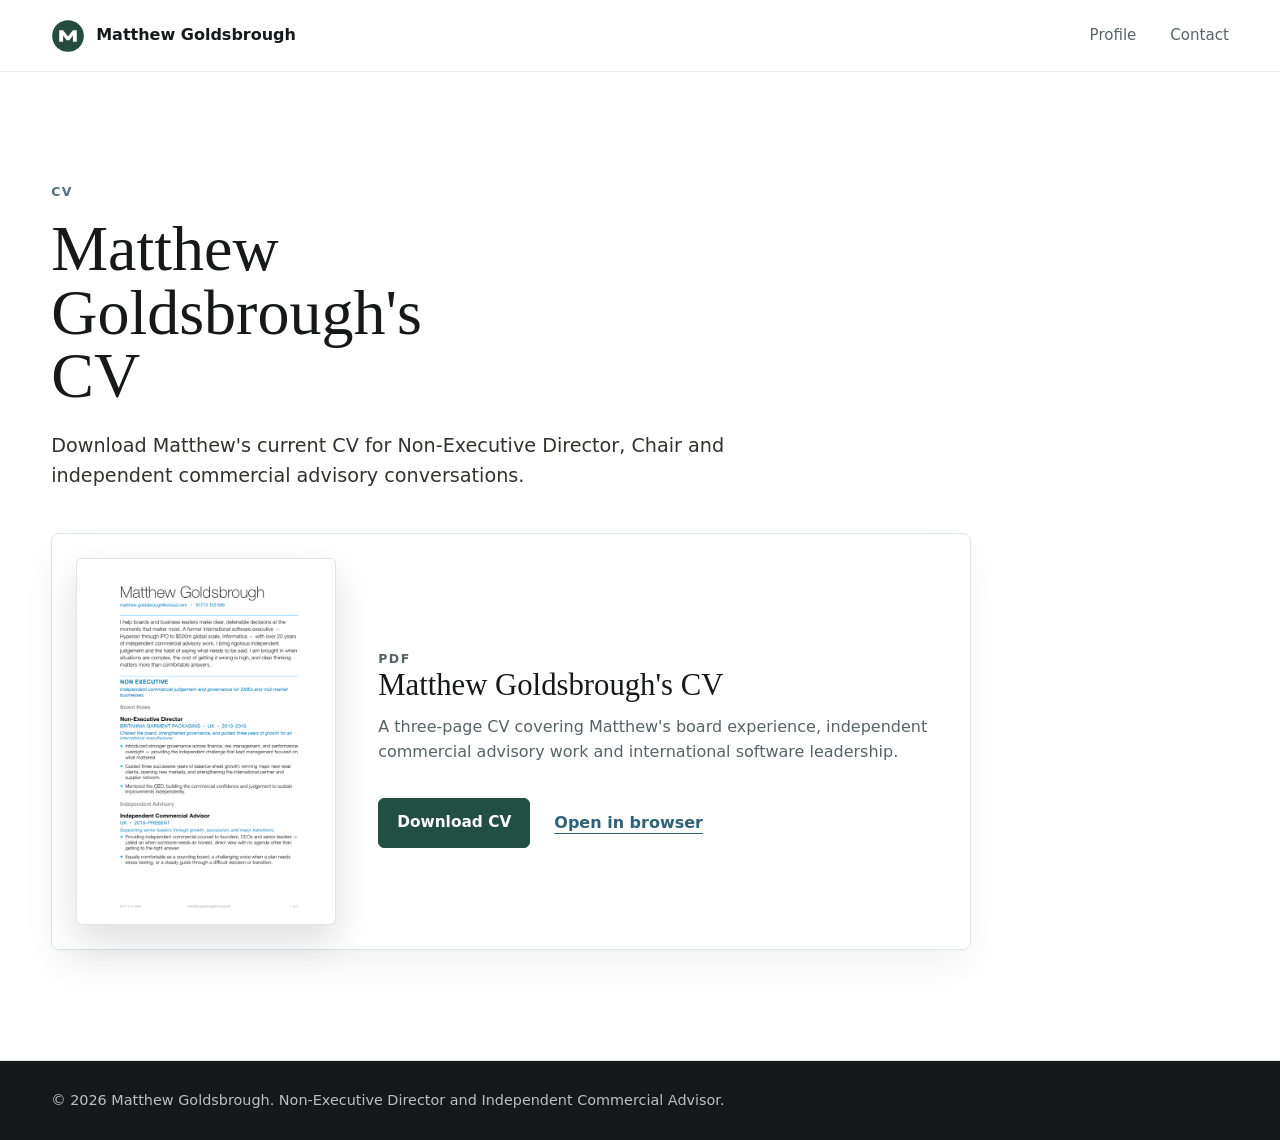
==== cv/index.html @ 19510a9d "Update CV page description" ====
<!doctype html>
<html lang="en-GB">
  <head>
    <meta charset="utf-8">
    <meta name="viewport" content="width=device-width, initial-scale=1">
    <meta name="robots" content="noindex, nofollow">
    <title>Matthew Goldsbrough's CV</title>
    <meta
      name="description"
      content="Download Matthew Goldsbrough's CV."
    >
    <meta name="author" content="Matthew Goldsbrough">
    <meta property="og:title" content="Matthew Goldsbrough's CV">
    <meta
      property="og:description"
      content="Download Matthew Goldsbrough's CV."
    >
    <meta property="og:type" content="website">
    <meta property="og:url" content="https://matthewgoldsbrough.com/cv/">
    <meta property="og:image" content="https://matthewgoldsbrough.com/assets/matthew-goldsbrough-og.png">
    <meta property="og:image:width" content="1200">
    <meta property="og:image:height" content="630">
    <meta property="og:image:alt" content="Matthew Goldsbrough, Technology NED and Board Advisor.">
    <meta name="twitter:card" content="summary_large_image">
    <meta name="twitter:title" content="Matthew Goldsbrough's CV">
    <meta
      name="twitter:description"
      content="Download Matthew Goldsbrough's CV."
    >
    <meta name="twitter:image" content="https://matthewgoldsbrough.com/assets/matthew-goldsbrough-og.png">
    <link rel="canonical" href="https://matthewgoldsbrough.com/cv/">
    <link rel="icon" href="../favicon.svg" type="image/svg+xml">
    <link rel="icon" href="../assets/favicon-32.png" sizes="32x32" type="image/png">
    <link rel="apple-touch-icon" href="../assets/apple-touch-icon.png">
    <link rel="stylesheet" href="../styles.css?v=20260629-cv-thumbnail">
  </head>
  <body class="download-page">
    <header class="site-header" aria-label="Site header">
      <a class="wordmark" href="../" aria-label="Matthew Goldsbrough home">
        <img src="../favicon.svg" alt="" width="34" height="34">
        <span>Matthew Goldsbrough</span>
      </a>
      <nav class="nav" aria-label="Primary navigation">
        <a href="../">Profile</a>
        <a href="../#contact">Contact</a>
      </nav>
    </header>

    <main>
      <section class="download-hero" aria-labelledby="cv-title">
        <div class="download-copy">
          <p class="eyebrow">CV</p>
          <h1 id="cv-title">Matthew Goldsbrough's CV</h1>
          <p class="lede">
            Download Matthew's current CV for Non-Executive Director, Chair and
            independent commercial advisory conversations.
          </p>
          <div class="download-list" aria-label="Available download">
            <article class="download-card">
              <a
                class="download-cover"
                href="matthew-goldsbrough-cv.pdf"
                aria-label="Open Matthew Goldsbrough's CV PDF"
              >
                <img
                  src="matthew-goldsbrough-cv-cover.png"
                  alt="Cover page for Matthew Goldsbrough's CV"
                  width="636"
                  height="901"
                >
              </a>
              <div class="download-detail">
                <p class="download-type">PDF</p>
                <h2>Matthew Goldsbrough's CV</h2>
                <p>
                  A three-page CV covering Matthew's board experience, independent commercial
                  advisory work and international software leadership.
                </p>
                <div class="download-actions">
                  <a
                    class="button primary"
                    href="matthew-goldsbrough-cv.pdf"
                    download
                    data-tooltip="Download the CV"
                  >Download CV</a>
                  <a
                    class="text-link"
                    href="matthew-goldsbrough-cv.pdf"
                    data-tooltip="Open the CV in your browser"
                  >Open in browser</a>
                </div>
              </div>
            </article>
          </div>
        </div>
      </section>
    </main>

    <footer class="footer">
      <p>&copy; 2026 Matthew Goldsbrough. Non-Executive Director and Independent Commercial Advisor.</p>
    </footer>
  </body>
</html>
---- styles.css ----
:root {
  --ink: #171819;
  --muted: #586368;
  --line: #dde5e7;
  --paper: #f4f7f8;
  --panel: #ffffff;
  --green: #214f43;
  --green-dark: #17372f;
  --clay: #536f79;
  --gold: #5f8a78;
  --blue-slate: #2f6276;
  --white: #ffffff;
  --header-height: 72px;
  color-scheme: light;
  font-family:
    Inter, ui-sans-serif, system-ui, -apple-system, BlinkMacSystemFont, "Segoe UI",
    sans-serif;
}

* {
  box-sizing: border-box;
}

html {
  overflow-x: hidden;
  scroll-padding-top: calc(var(--header-height) + 20px);
  scroll-behavior: smooth;
}

body {
  margin: 0;
  padding-top: var(--header-height);
  background: var(--white);
  color: var(--ink);
  font-size: 16px;
  line-height: 1.55;
  overflow-x: hidden;
}

img {
  display: block;
  max-width: 100%;
}

a {
  color: inherit;
}

a[data-tooltip] {
  position: relative;
}

a[data-tooltip]::after {
  position: absolute;
  bottom: calc(100% + 10px);
  left: 50%;
  z-index: 20;
  max-width: min(260px, 82vw);
  padding: 7px 10px;
  border-radius: 5px;
  background: var(--ink);
  color: var(--white);
  content: attr(data-tooltip);
  font-family:
    Inter, ui-sans-serif, system-ui, -apple-system, BlinkMacSystemFont, "Segoe UI",
    sans-serif;
  font-size: 0.78rem;
  font-weight: 700;
  line-height: 1.25;
  opacity: 0;
  pointer-events: none;
  text-align: center;
  text-transform: none;
  transform: translate(-50%, 4px);
  transition:
    opacity 140ms ease,
    transform 140ms ease;
  white-space: normal;
  width: max-content;
}

a[data-tooltip]::before {
  position: absolute;
  bottom: calc(100% + 4px);
  left: 50%;
  z-index: 21;
  border: 6px solid transparent;
  border-top-color: var(--ink);
  content: "";
  opacity: 0;
  pointer-events: none;
  transform: translate(-50%, 4px);
  transition:
    opacity 140ms ease,
    transform 140ms ease;
}

a[data-tooltip]:hover::after,
a[data-tooltip]:focus-visible::after,
a[data-tooltip]:hover::before,
a[data-tooltip]:focus-visible::before {
  opacity: 1;
  transform: translate(-50%, 0);
}

.site-header {
  position: fixed;
  top: 0;
  right: 0;
  left: 0;
  z-index: 1000;
  display: flex;
  align-items: center;
  justify-content: space-between;
  gap: 24px;
  min-height: 72px;
  padding: 18px clamp(18px, 4vw, 56px);
  border-bottom: 1px solid rgba(23, 24, 25, 0.08);
  background: rgba(255, 255, 255, 0.92);
  backdrop-filter: blur(18px);
}

.wordmark {
  display: inline-flex;
  align-items: center;
  gap: 11px;
  font-weight: 750;
  text-decoration: none;
}

.wordmark img {
  width: 34px;
  height: 34px;
}

.nav {
  display: flex;
  flex-wrap: wrap;
  gap: clamp(16px, 3vw, 34px);
  color: var(--muted);
  font-size: 0.94rem;
}

.nav a {
  flex: 0 0 auto;
  text-decoration: none;
}

.nav a:hover {
  color: var(--ink);
}

.hero {
  display: grid;
  grid-template-columns: minmax(0, 0.86fr) minmax(320px, 0.54fr);
  gap: clamp(28px, 3.5vw, 48px);
  align-items: stretch;
  min-height: 690px;
  padding: clamp(34px, 5vw, 64px) clamp(18px, 4vw, 56px) 34px;
  border-bottom: 1px solid rgba(36, 75, 61, 0.12);
  background: var(--white);
}

.hero > *,
.section > *,
.contact > * {
  min-width: 0;
}

.hero-copy {
  display: flex;
  flex-direction: column;
  justify-content: center;
  max-width: 830px;
  padding-bottom: 32px;
}

.eyebrow {
  margin: 0 0 16px;
  color: var(--clay);
  font-size: 0.78rem;
  font-weight: 800;
  letter-spacing: 0.12em;
  text-transform: uppercase;
}

h1,
h2,
h3,
p {
  overflow-wrap: anywhere;
}

h1 {
  max-width: 15.5ch;
  margin: 0;
  font-family: Georgia, "Times New Roman", serif;
  font-size: clamp(2.6rem, 5vw, 4.8rem);
  font-weight: 500;
  line-height: 0.99;
  letter-spacing: 0;
}

.lede {
  max-width: 700px;
  margin: 24px 0 0;
  color: #31332f;
  font-size: clamp(1.02rem, 1.5vw, 1.2rem);
}

.role-strip {
  display: flex;
  flex-wrap: wrap;
  gap: 10px 14px;
  margin-top: 28px;
}

.role-strip span {
  display: inline-flex;
  align-items: center;
  min-height: auto;
  padding: 0;
  border: 0;
  background: transparent;
  color: var(--muted);
  font-size: 0.84rem;
  font-weight: 800;
  letter-spacing: 0.04em;
  text-transform: uppercase;
}

.role-strip span + span {
  padding-left: 14px;
  border-left: 1px solid rgba(23, 24, 25, 0.22);
}

.hero-actions,
.contact-actions {
  display: flex;
  flex-wrap: wrap;
  gap: 12px;
  margin-top: 34px;
}

.button {
  display: inline-flex;
  align-items: center;
  justify-content: center;
  min-height: 46px;
  padding: 12px 18px;
  border: 1px solid var(--green);
  border-radius: 6px;
  font-size: 0.96rem;
  font-weight: 750;
  text-decoration: none;
  transition:
    background 160ms ease,
    color 160ms ease,
    border-color 160ms ease;
}

.button.primary {
  background: var(--green);
  color: var(--white);
}

.button.primary:hover {
  background: var(--green-dark);
}

.contact-actions .button {
  flex: 0 0 220px;
  width: 220px;
  white-space: nowrap;
}

.portrait {
  align-self: center;
  justify-self: start;
  width: 100%;
  max-width: min(36vw, 540px);
  margin: 0;
}

.portrait img {
  width: 100%;
  height: auto;
  margin-inline: auto;
  transform: translateX(clamp(-160px, -10vw, -96px));
}

.intro {
  padding: clamp(44px, 7vw, 90px) clamp(18px, 9vw, 144px);
  background:
    linear-gradient(90deg, rgba(23, 55, 47, 0.78), rgba(33, 79, 67, 0)),
    var(--green);
  color: var(--white);
}

.intro p {
  max-width: 1020px;
  margin: 0;
  font-family: Georgia, "Times New Roman", serif;
  font-size: clamp(1.35rem, 2.5vw, 2.25rem);
  line-height: 1.22;
}

.section {
  display: grid;
  grid-template-columns: minmax(220px, 0.38fr) minmax(0, 1fr);
  gap: clamp(28px, 5vw, 64px);
  padding: clamp(48px, 7vw, 86px) clamp(18px, 4vw, 56px);
  border-bottom: 1px solid var(--line);
  background: var(--paper);
}

.section-heading {
  max-width: 360px;
}

h2 {
  margin: 0;
  font-family: Georgia, "Times New Roman", serif;
  font-size: clamp(1.75rem, 3vw, 3rem);
  font-weight: 500;
  line-height: 1.05;
  letter-spacing: 0;
}

h3 {
  margin: 0;
  font-size: 1.05rem;
  line-height: 1.25;
}

.focus-grid {
  display: grid;
  grid-template-columns: repeat(2, minmax(0, 1fr));
  gap: 18px;
}

.focus-grid article,
.timeline-item {
  min-height: 168px;
  padding: 24px;
  border: 1px solid var(--line);
  border-radius: 8px;
  background: var(--panel);
  box-shadow: 0 18px 42px rgba(23, 24, 25, 0.05);
}

.focus-grid p,
.timeline-item p,
.writing > p {
  margin: 12px 0 0;
  color: var(--muted);
}

.timeline {
  display: grid;
  grid-template-columns: repeat(2, minmax(0, 1fr));
  gap: 18px;
}

.date {
  margin: 0 0 12px;
  color: var(--clay);
  font-size: 0.82rem;
  font-weight: 800;
  text-transform: uppercase;
}

.proof {
  background:
    linear-gradient(180deg, rgba(47, 98, 118, 0.08), rgba(33, 79, 67, 0.05)),
    #eef4f5;
}

.proof-list {
  display: grid;
  gap: 14px;
  margin: 0;
  padding: 0;
  list-style: none;
}

.proof-list li {
  padding: 18px 20px;
  border-left: 5px solid var(--gold);
  background: var(--white);
}

.writing {
  background: var(--white);
}

.writing > p,
.writing .selected-writing,
.writing .writing-links {
  grid-column: 2;
}

.writing > p {
  max-width: 760px;
  margin-top: 0;
  font-size: 1.18rem;
}

.selected-writing {
  display: grid;
  gap: 16px;
  margin-top: 34px;
}

.selected-writing article {
  position: relative;
  padding: 22px 24px 22px 28px;
  border-left: 4px solid var(--blue-slate);
  background: var(--paper);
}

.selected-writing a {
  color: var(--blue-slate);
  font-size: 1.08rem;
  font-weight: 800;
  text-decoration-thickness: 1px;
  text-underline-offset: 5px;
}

.selected-writing a:hover {
  color: var(--green-dark);
  text-decoration-thickness: 2px;
}

.selected-writing p {
  max-width: 820px;
  margin: 10px 0 0;
  color: var(--muted);
  font-size: 0.98rem;
}

.writing-links {
  display: flex;
  flex-wrap: wrap;
  gap: 12px 24px;
  margin-top: 24px;
}

.text-link {
  display: inline-block;
  color: var(--blue-slate);
  font-weight: 800;
  text-underline-offset: 5px;
}

.download-page,
.booking-page {
  min-height: 100vh;
}

.download-hero,
.booking-hero {
  display: grid;
  min-height: calc(100vh - var(--header-height) - 81px);
  padding: clamp(54px, 9vw, 110px) clamp(18px, 4vw, 56px);
  border-bottom: 1px solid rgba(36, 75, 61, 0.12);
}

.download-copy,
.booking-copy {
  align-self: center;
  width: min(1120px, 100%);
  min-width: 0;
}

.download-copy h1 {
  max-width: 14ch;
}

.booking-hero {
  gap: clamp(28px, 5vw, 48px);
  background:
    linear-gradient(180deg, rgba(47, 98, 118, 0.08), rgba(33, 79, 67, 0.04)),
    var(--paper);
}

.booking-copy h1 {
  max-width: 12ch;
}

.booking-copy .lede {
  max-width: 760px;
}

.booking-widget {
  overflow: hidden;
  width: min(1120px, 100%);
  min-width: 0;
  border: 1px solid var(--line);
  border-radius: 8px;
  background: var(--white);
  box-shadow: 0 18px 42px rgba(23, 24, 25, 0.06);
}

.booking-widget .calendly-inline-widget {
  min-width: 0 !important;
  width: 100%;
}

.booking-widget iframe {
  min-width: 0 !important;
  max-width: 100% !important;
}

.booking-fallback {
  width: min(1120px, 100%);
  margin: 0;
  color: var(--muted);
  font-size: 0.95rem;
  font-weight: 700;
}

.booking-fallback a {
  color: var(--blue-slate);
  text-underline-offset: 5px;
}

.download-list {
  display: grid;
  gap: 24px;
  margin-top: 42px;
  width: 100%;
  min-width: 0;
}

.download-card {
  display: grid;
  grid-template-columns: minmax(180px, 260px) minmax(0, 1fr);
  gap: clamp(22px, 4vw, 42px);
  align-items: center;
  width: min(920px, 100%);
  max-width: 920px;
  padding: 24px;
  border: 1px solid var(--line);
  border-radius: 8px;
  background: var(--white);
  box-shadow: 0 18px 42px rgba(23, 24, 25, 0.05);
}

.download-cover {
  display: block;
  overflow: hidden;
  border: 1px solid rgba(23, 24, 25, 0.12);
  border-radius: 6px;
  background: var(--white);
  box-shadow: 0 16px 38px rgba(23, 24, 25, 0.14);
}

.download-cover img {
  width: 100%;
  height: auto;
}

.download-detail {
  min-width: 0;
}

.download-detail h2 {
  max-width: 620px;
  font-size: clamp(1.45rem, 2.4vw, 2.35rem);
}

.download-detail p {
  max-width: 630px;
  margin: 14px 0 0;
  color: var(--muted);
}

.download-type {
  margin: 0 0 12px;
  color: var(--clay);
  font-size: 0.78rem;
  font-weight: 800;
  letter-spacing: 0.12em;
  text-transform: uppercase;
}

.download-actions {
  display: flex;
  flex-wrap: wrap;
  align-items: center;
  gap: 16px 24px;
  margin-top: 34px;
}

.download-note {
  margin: 18px 0 0;
  color: var(--muted);
  font-size: 0.94rem;
  font-weight: 700;
}

.contact {
  display: flex;
  align-items: center;
  justify-content: space-between;
  gap: 32px;
  padding: clamp(44px, 7vw, 86px) clamp(18px, 4vw, 56px);
  background:
    linear-gradient(135deg, rgba(61, 97, 115, 0.16), rgba(154, 89, 63, 0.08)),
    var(--ink);
  color: var(--white);
}

.contact .eyebrow {
  color: #d3ad66;
}

.contact h2 {
  max-width: 900px;
}

.footer {
  padding: 28px clamp(18px, 4vw, 56px);
  background: var(--ink);
  color: rgba(255, 255, 255, 0.72);
  font-size: 0.9rem;
}

.footer p {
  max-width: 90ch;
  margin: 0;
}

@media (max-width: 900px) {
  :root {
    --header-height: 128px;
  }

  .site-header {
    align-items: flex-start;
    flex-direction: column;
  }

  .hero,
  .section {
    grid-template-columns: 1fr;
  }

  .writing > p,
  .writing .selected-writing,
  .writing .writing-links {
    grid-column: 1;
  }

  .hero {
    min-height: auto;
    overflow: hidden;
  }

  h1 {
    max-width: 15.5ch;
  }

  .portrait {
    justify-self: center;
    max-width: min(520px, 78vw);
  }

  .portrait img {
    transform: none;
  }

  .focus-grid,
  .timeline,
  .download-card {
    grid-template-columns: 1fr;
  }

  .download-cover {
    max-width: 260px;
  }

  .contact {
    align-items: flex-start;
    flex-direction: column;
  }
}

@media (max-width: 560px) {
  :root {
    --header-height: 156px;
  }

  body {
    font-size: 16px;
  }

  .site-header {
    padding-inline: 20px;
  }

  .nav {
    width: 100%;
    justify-content: flex-start;
    gap: 10px;
    font-size: 0.86rem;
  }

  .hero {
    display: flex;
    flex-direction: column;
    width: 100%;
    max-width: 100vw;
    padding-inline: 20px;
  }

  .download-hero,
  .booking-hero {
    width: 100%;
    max-width: 100vw;
    padding-inline: 20px;
    overflow: hidden;
  }

  .download-copy,
  .booking-copy {
    width: 100%;
    max-width: calc(100vw - 40px);
  }

  .booking-widget,
  .booking-fallback {
    width: 100%;
    max-width: calc(100vw - 40px);
  }

  .booking-widget {
    width: 100vw;
    max-width: 100vw;
    margin-inline: -20px;
    border-right: 0;
    border-left: 0;
    border-radius: 0;
  }

  .booking-copy .lede {
    max-width: min(28ch, 100%);
  }

  h1 {
    max-width: 14ch;
    font-size: clamp(2rem, 9vw, 2.65rem);
  }

  .hero-copy,
  .intro p {
    width: 100%;
    min-width: 0;
    max-width: 100%;
  }

  .lede,
  .role-strip,
  .hero-actions {
    max-width: min(100%, calc(100vw - 40px));
  }

  .eyebrow {
    max-width: 30ch;
    letter-spacing: 0.08em;
  }

  .lede {
    max-width: 30ch;
  }

  .role-strip {
    flex-direction: column;
    gap: 8px;
  }

  .role-strip span + span {
    padding-left: 0;
    border-left: 0;
  }

  .intro {
    padding-inline: 20px;
  }

  .intro p {
    width: 100%;
    max-width: 29ch;
    font-size: clamp(1.18rem, 5.3vw, 1.35rem);
    line-height: 1.24;
  }

  .portrait {
    align-self: center;
    width: min(100%, 440px);
    max-width: calc(100vw - 40px);
  }

  .portrait img {
    max-width: 100%;
  }

  .hero-actions,
  .contact-actions,
  .download-actions {
    align-self: stretch;
    width: 100%;
  }

  .download-card {
    display: block;
    width: 100%;
    max-width: 100%;
    padding: 24px;
  }

  .download-detail,
  .download-detail p,
  .download-actions {
    max-width: 100%;
  }

  .download-detail {
    width: min(100%, 17rem);
    margin-inline: auto;
  }

  .download-cover {
    width: 100%;
    max-width: 260px;
    margin-inline: auto;
  }

  .download-detail h2 {
    max-width: 13.5ch;
    font-size: clamp(1.35rem, 6vw, 1.7rem);
  }

  .download-detail p {
    max-width: 27ch;
  }

  .button {
    width: 100%;
  }

  .contact-actions .button {
    flex: 1 1 100%;
    width: 100%;
  }

  .focus-grid article,
  .timeline-item {
    min-height: auto;
  }

  .footer p {
    max-width: 31ch;
  }
}
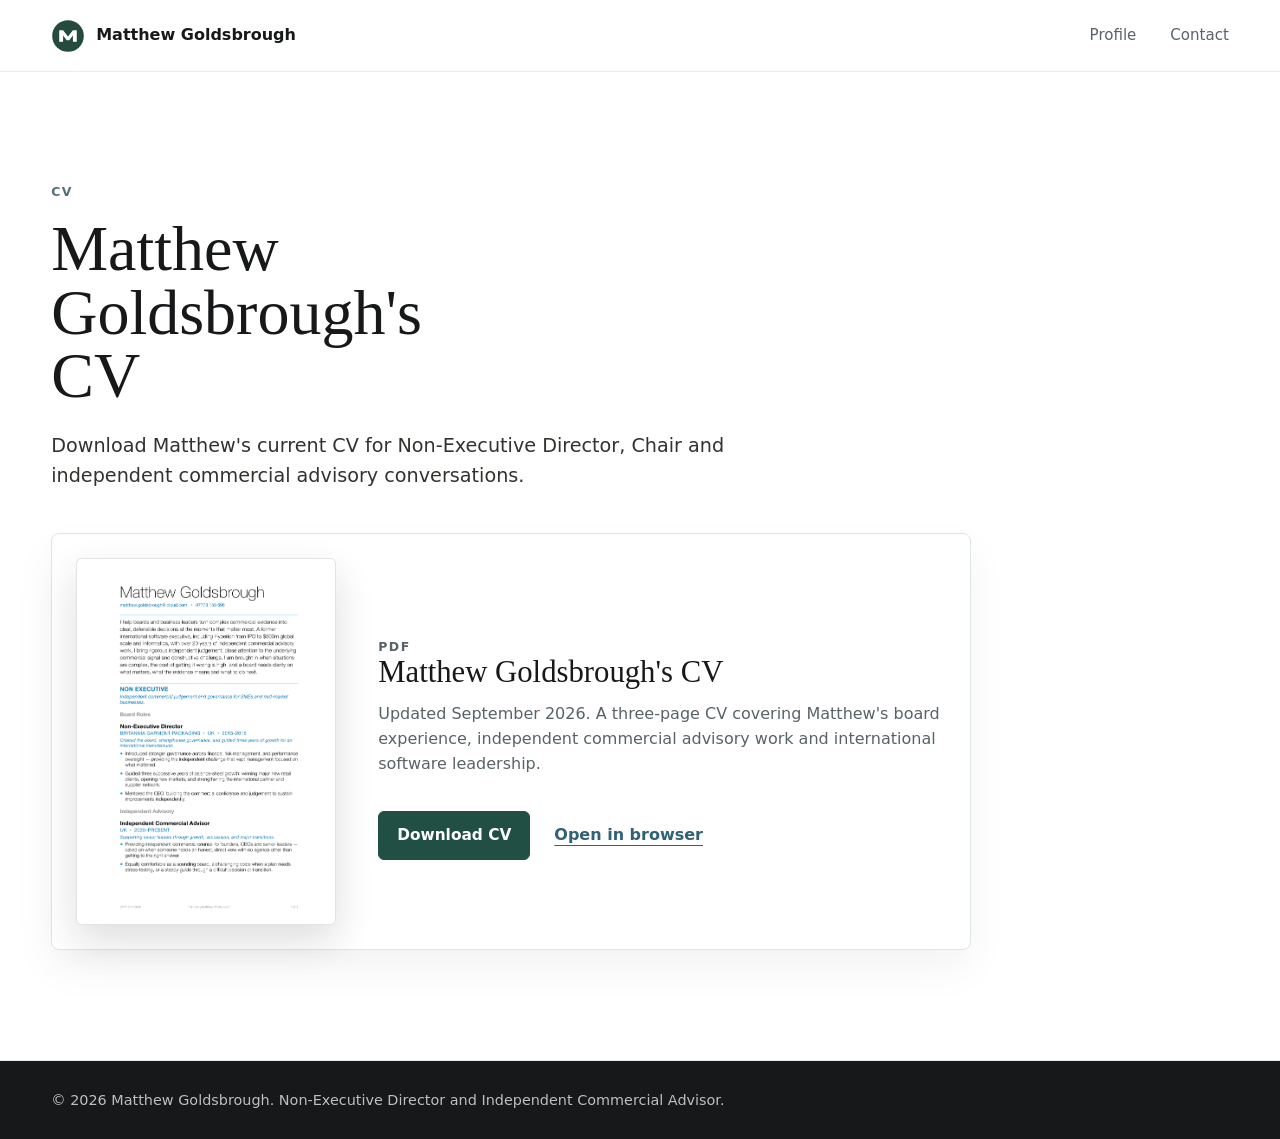
==== commit 19ee813b: "Add CV update date" ====
--- a/cv/index.html
+++ b/cv/index.html
@@ -73,8 +73,8 @@
                 <p class="download-type">PDF</p>
                 <h2>Matthew Goldsbrough's CV</h2>
                 <p>
-                  A three-page CV covering Matthew's board experience, independent commercial
-                  advisory work and international software leadership.
+                  Updated September 2026. A three-page CV covering Matthew's board experience,
+                  independent commercial advisory work and international software leadership.
                 </p>
                 <div class="download-actions">
                   <a
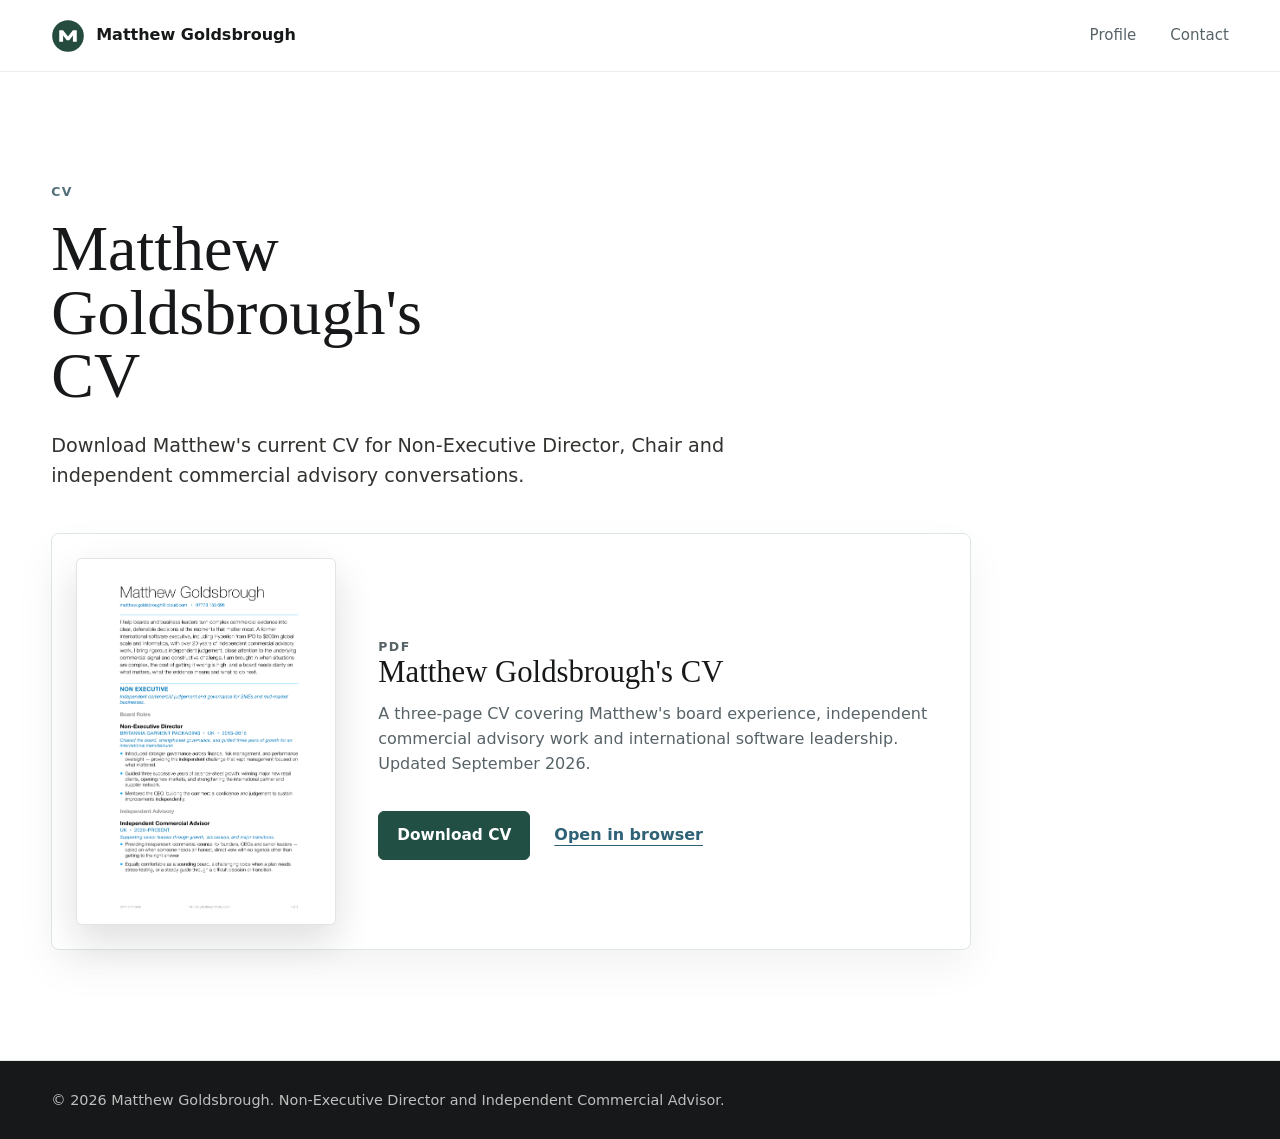
==== commit 4342ab96: "Move profile update dates to description end" ====
--- a/cv/index.html
+++ b/cv/index.html
@@ -73,8 +73,8 @@
                 <p class="download-type">PDF</p>
                 <h2>Matthew Goldsbrough's CV</h2>
                 <p>
-                  Updated September 2026. A three-page CV covering Matthew's board experience,
-                  independent commercial advisory work and international software leadership.
+                  A three-page CV covering Matthew's board experience, independent commercial
+                  advisory work and international software leadership. Updated September 2026.
                 </p>
                 <div class="download-actions">
                   <a
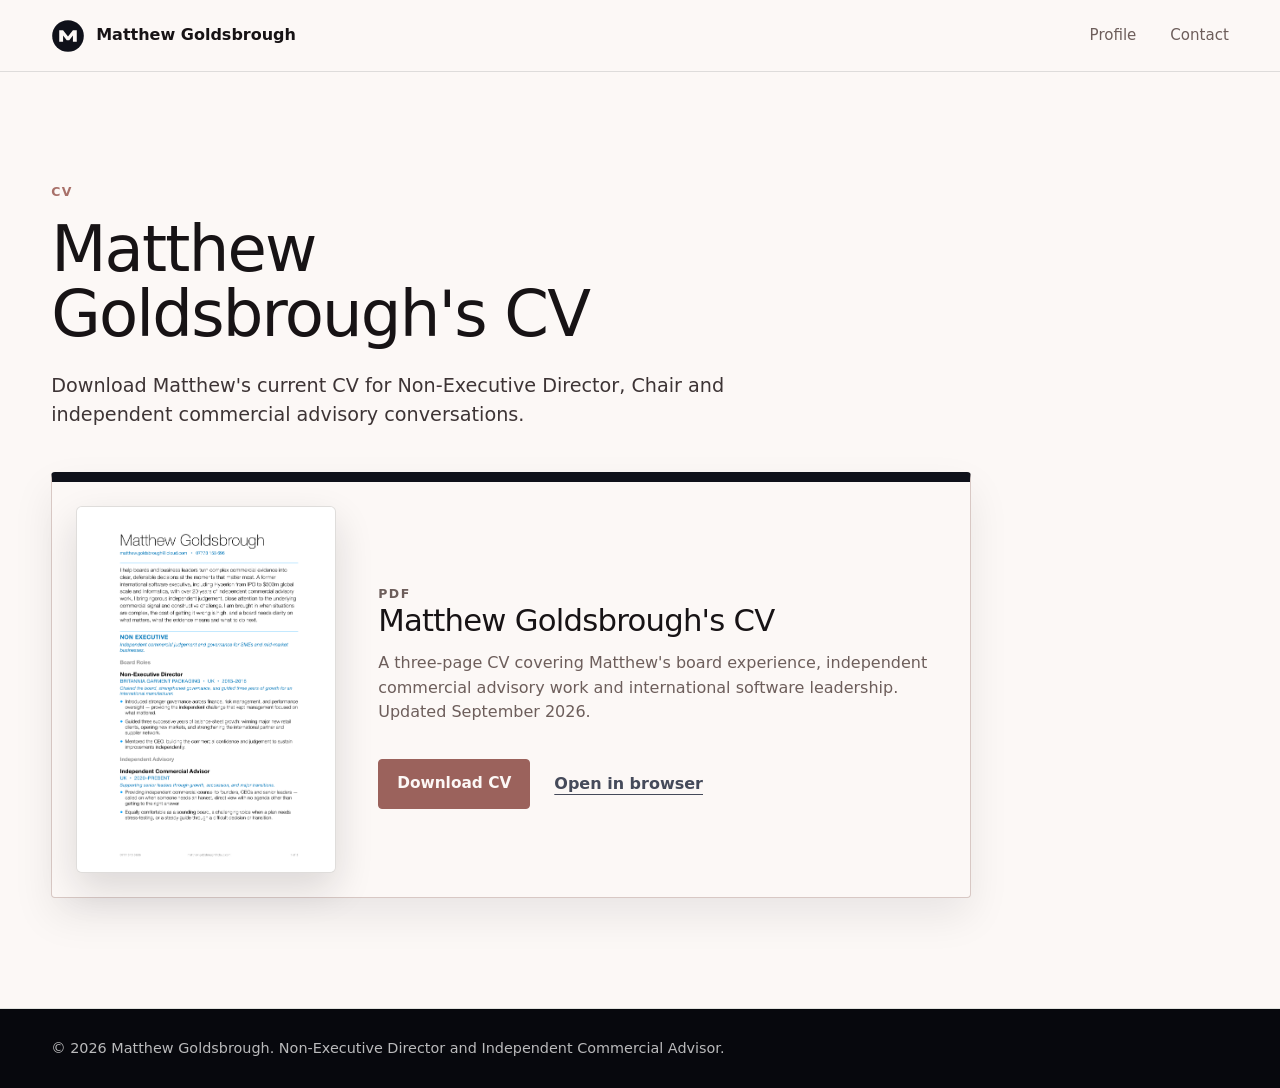
==== commit 5151323f: "Apply headshot-led profile site refresh" ====
--- a/cv/index.html
+++ b/cv/index.html
@@ -32,7 +32,7 @@
     <link rel="icon" href="../favicon.svg" type="image/svg+xml">
     <link rel="icon" href="../assets/favicon-32.png" sizes="32x32" type="image/png">
     <link rel="apple-touch-icon" href="../assets/apple-touch-icon.png">
-    <link rel="stylesheet" href="../styles.css?v=20260629-cv-thumbnail">
+    <link rel="stylesheet" href="../styles.css?v=20261028-consistent-headings">
   </head>
   <body class="download-page">
     <header class="site-header" aria-label="Site header">
--- a/styles.css
+++ b/styles.css
@@ -1,20 +1,24 @@
 :root {
-  --ink: #171819;
-  --muted: #586368;
-  --line: #dde5e7;
-  --paper: #f4f7f8;
-  --panel: #ffffff;
-  --green: #214f43;
-  --green-dark: #17372f;
-  --clay: #536f79;
-  --gold: #5f8a78;
-  --blue-slate: #2f6276;
-  --white: #ffffff;
+  --ink: #171315;
+  --muted: #6d5e5b;
+  --line: #d8c8c4;
+  --paper: #f4ece9;
+  --panel: #fcf8f6;
+  --terracotta: #a87069;
+  --terracotta-action: #9b625c;
+  --terracotta-dark: #754a45;
+  --clay: #a87069;
+  --gold: #c58e86;
+  --blue-slate: #454a5a;
+  --midnight: #0f111a;
+  --deep-navy: #07080d;
+  --white: #fcf8f6;
+  --font-sans:
+    "Avenir Next", Avenir, "Helvetica Neue", Inter, ui-sans-serif, system-ui,
+    sans-serif;
   --header-height: 72px;
   color-scheme: light;
-  font-family:
-    Inter, ui-sans-serif, system-ui, -apple-system, BlinkMacSystemFont, "Segoe UI",
-    sans-serif;
+  font-family: var(--font-sans);
 }
 
 * {
@@ -30,7 +34,7 @@
 body {
   margin: 0;
   padding-top: var(--header-height);
-  background: var(--white);
+  background: var(--panel);
   color: var(--ink);
   font-size: 16px;
   line-height: 1.55;
@@ -61,9 +65,7 @@
   background: var(--ink);
   color: var(--white);
   content: attr(data-tooltip);
-  font-family:
-    Inter, ui-sans-serif, system-ui, -apple-system, BlinkMacSystemFont, "Segoe UI",
-    sans-serif;
+  font-family: var(--font-sans);
   font-size: 0.78rem;
   font-weight: 700;
   line-height: 1.25;
@@ -115,8 +117,8 @@
   gap: 24px;
   min-height: 72px;
   padding: 18px clamp(18px, 4vw, 56px);
-  border-bottom: 1px solid rgba(23, 24, 25, 0.08);
-  background: rgba(255, 255, 255, 0.92);
+  border-bottom: 1px solid rgba(15, 17, 26, 0.12);
+  background: rgba(252, 248, 246, 0.94);
   backdrop-filter: blur(18px);
 }
 
@@ -124,7 +126,7 @@
   display: inline-flex;
   align-items: center;
   gap: 11px;
-  font-weight: 750;
+  font-weight: 650;
   text-decoration: none;
 }
 
@@ -157,8 +159,10 @@
   align-items: stretch;
   min-height: 690px;
   padding: clamp(34px, 5vw, 64px) clamp(18px, 4vw, 56px) 34px;
-  border-bottom: 1px solid rgba(36, 75, 61, 0.12);
-  background: var(--white);
+  border-bottom: 1px solid var(--line);
+  background:
+    linear-gradient(122deg, rgba(197, 142, 134, 0.14), rgba(244, 236, 233, 0) 44%),
+    var(--paper);
 }
 
 .hero > *,
@@ -172,7 +176,8 @@
   flex-direction: column;
   justify-content: center;
   max-width: 830px;
-  padding-bottom: 32px;
+  padding: 32px 0 32px clamp(22px, 3vw, 38px);
+  border-left: clamp(10px, 1.4vw, 20px) solid var(--clay);
 }
 
 .eyebrow {
@@ -194,17 +199,17 @@
 h1 {
   max-width: 15.5ch;
   margin: 0;
-  font-family: Georgia, "Times New Roman", serif;
+  font-family: var(--font-sans);
   font-size: clamp(2.6rem, 5vw, 4.8rem);
   font-weight: 500;
-  line-height: 0.99;
-  letter-spacing: 0;
+  line-height: 1.01;
+  letter-spacing: -0.028em;
 }
 
 .lede {
   max-width: 700px;
   margin: 24px 0 0;
-  color: #31332f;
+  color: #3d3435;
   font-size: clamp(1.02rem, 1.5vw, 1.2rem);
 }
 
@@ -248,8 +253,8 @@
   justify-content: center;
   min-height: 46px;
   padding: 12px 18px;
-  border: 1px solid var(--green);
-  border-radius: 6px;
+  border: 1px solid var(--terracotta-action);
+  border-radius: 4px;
   font-size: 0.96rem;
   font-weight: 750;
   text-decoration: none;
@@ -260,12 +265,13 @@
 }
 
 .button.primary {
-  background: var(--green);
+  background: var(--terracotta-action);
   color: var(--white);
 }
 
 .button.primary:hover {
-  background: var(--green-dark);
+  background: var(--terracotta-dark);
+  color: var(--white);
 }
 
 .contact-actions .button {
@@ -278,7 +284,7 @@
   align-self: center;
   justify-self: start;
   width: 100%;
-  max-width: min(36vw, 540px);
+  max-width: min(34vw, 470px);
   margin: 0;
 }
 
@@ -286,23 +292,27 @@
   width: 100%;
   height: auto;
   margin-inline: auto;
-  transform: translateX(clamp(-160px, -10vw, -96px));
+  border: clamp(8px, 1vw, 14px) solid var(--midnight);
+  border-radius: 2px;
+  box-shadow: 24px 24px 0 rgba(168, 112, 105, 0.92);
 }
 
 .intro {
   padding: clamp(44px, 7vw, 90px) clamp(18px, 9vw, 144px);
   background:
-    linear-gradient(90deg, rgba(23, 55, 47, 0.78), rgba(33, 79, 67, 0)),
-    var(--green);
+    linear-gradient(110deg, rgba(168, 112, 105, 0.34), rgba(15, 17, 26, 0) 48%),
+    var(--midnight);
   color: var(--white);
 }
 
 .intro p {
   max-width: 1020px;
   margin: 0;
-  font-family: Georgia, "Times New Roman", serif;
+  font-family: var(--font-sans);
   font-size: clamp(1.35rem, 2.5vw, 2.25rem);
-  line-height: 1.22;
+  font-weight: 400;
+  line-height: 1.27;
+  letter-spacing: -0.018em;
 }
 
 .section {
@@ -311,7 +321,7 @@
   gap: clamp(28px, 5vw, 64px);
   padding: clamp(48px, 7vw, 86px) clamp(18px, 4vw, 56px);
   border-bottom: 1px solid var(--line);
-  background: var(--paper);
+  background: var(--panel);
 }
 
 .section-heading {
@@ -320,16 +330,17 @@
 
 h2 {
   margin: 0;
-  font-family: Georgia, "Times New Roman", serif;
+  font-family: var(--font-sans);
   font-size: clamp(1.75rem, 3vw, 3rem);
   font-weight: 500;
-  line-height: 1.05;
-  letter-spacing: 0;
+  line-height: 1.08;
+  letter-spacing: -0.025em;
 }
 
 h3 {
   margin: 0;
   font-size: 1.05rem;
+  font-weight: 650;
   line-height: 1.25;
 }
 
@@ -344,9 +355,33 @@
   min-height: 168px;
   padding: 24px;
   border: 1px solid var(--line);
-  border-radius: 8px;
+  border-radius: 4px;
   background: var(--panel);
-  box-shadow: 0 18px 42px rgba(23, 24, 25, 0.05);
+  box-shadow: 0 18px 42px rgba(15, 17, 26, 0.07);
+}
+
+.focus-grid article {
+  border-top: 8px solid var(--midnight);
+}
+
+.focus-grid article:nth-child(3n + 2) {
+  border-top-color: var(--clay);
+}
+
+.focus-grid article:nth-child(3n) {
+  border-top-color: var(--blue-slate);
+}
+
+.split {
+  background: var(--paper);
+}
+
+.timeline-item {
+  border-left: 8px solid var(--blue-slate);
+}
+
+.timeline-item:nth-child(even) {
+  border-left-color: var(--clay);
 }
 
 .focus-grid p,
@@ -372,8 +407,8 @@
 
 .proof {
   background:
-    linear-gradient(180deg, rgba(47, 98, 118, 0.08), rgba(33, 79, 67, 0.05)),
-    #eef4f5;
+    linear-gradient(135deg, rgba(197, 142, 134, 0.18), rgba(168, 112, 105, 0.02)),
+    var(--paper);
 }
 
 .proof-list {
@@ -386,12 +421,12 @@
 
 .proof-list li {
   padding: 18px 20px;
-  border-left: 5px solid var(--gold);
-  background: var(--white);
+  border-left: 8px solid var(--clay);
+  background: var(--panel);
 }
 
 .writing {
-  background: var(--white);
+  background: var(--panel);
 }
 
 .writing > p,
@@ -415,8 +450,12 @@
 .selected-writing article {
   position: relative;
   padding: 22px 24px 22px 28px;
-  border-left: 4px solid var(--blue-slate);
+  border-left: 8px solid var(--blue-slate);
   background: var(--paper);
+}
+
+.selected-writing article:nth-child(even) {
+  border-left-color: var(--clay);
 }
 
 .selected-writing a {
@@ -428,7 +467,7 @@
 }
 
 .selected-writing a:hover {
-  color: var(--green-dark);
+  color: var(--terracotta-dark);
   text-decoration-thickness: 2px;
 }
 
@@ -480,7 +519,7 @@
 .booking-hero {
   gap: clamp(28px, 5vw, 48px);
   background:
-    linear-gradient(180deg, rgba(47, 98, 118, 0.08), rgba(33, 79, 67, 0.04)),
+    linear-gradient(135deg, rgba(197, 142, 134, 0.18), rgba(69, 74, 90, 0.06)),
     var(--paper);
 }
 
@@ -497,9 +536,9 @@
   width: min(1120px, 100%);
   min-width: 0;
   border: 1px solid var(--line);
-  border-radius: 8px;
-  background: var(--white);
-  box-shadow: 0 18px 42px rgba(23, 24, 25, 0.06);
+  border-radius: 4px;
+  background: var(--panel);
+  box-shadow: 0 18px 42px rgba(15, 17, 26, 0.08);
 }
 
 .booking-widget .calendly-inline-widget {
@@ -542,9 +581,14 @@
   max-width: 920px;
   padding: 24px;
   border: 1px solid var(--line);
-  border-radius: 8px;
-  background: var(--white);
-  box-shadow: 0 18px 42px rgba(23, 24, 25, 0.05);
+  border-top: 10px solid var(--midnight);
+  border-radius: 4px;
+  background: var(--panel);
+  box-shadow: 0 18px 42px rgba(15, 17, 26, 0.08);
+}
+
+.download-card:nth-child(even) {
+  border-top-color: var(--clay);
 }
 
 .download-cover {
@@ -607,13 +651,13 @@
   gap: 32px;
   padding: clamp(44px, 7vw, 86px) clamp(18px, 4vw, 56px);
   background:
-    linear-gradient(135deg, rgba(61, 97, 115, 0.16), rgba(154, 89, 63, 0.08)),
-    var(--ink);
+    linear-gradient(135deg, rgba(168, 112, 105, 0.48), rgba(69, 74, 90, 0.14) 54%),
+    var(--midnight);
   color: var(--white);
 }
 
 .contact .eyebrow {
-  color: #d3ad66;
+  color: #e7b7af;
 }
 
 .contact h2 {
@@ -622,7 +666,7 @@
 
 .footer {
   padding: 28px clamp(18px, 4vw, 56px);
-  background: var(--ink);
+  background: var(--deep-navy);
   color: rgba(255, 255, 255, 0.72);
   font-size: 0.9rem;
 }
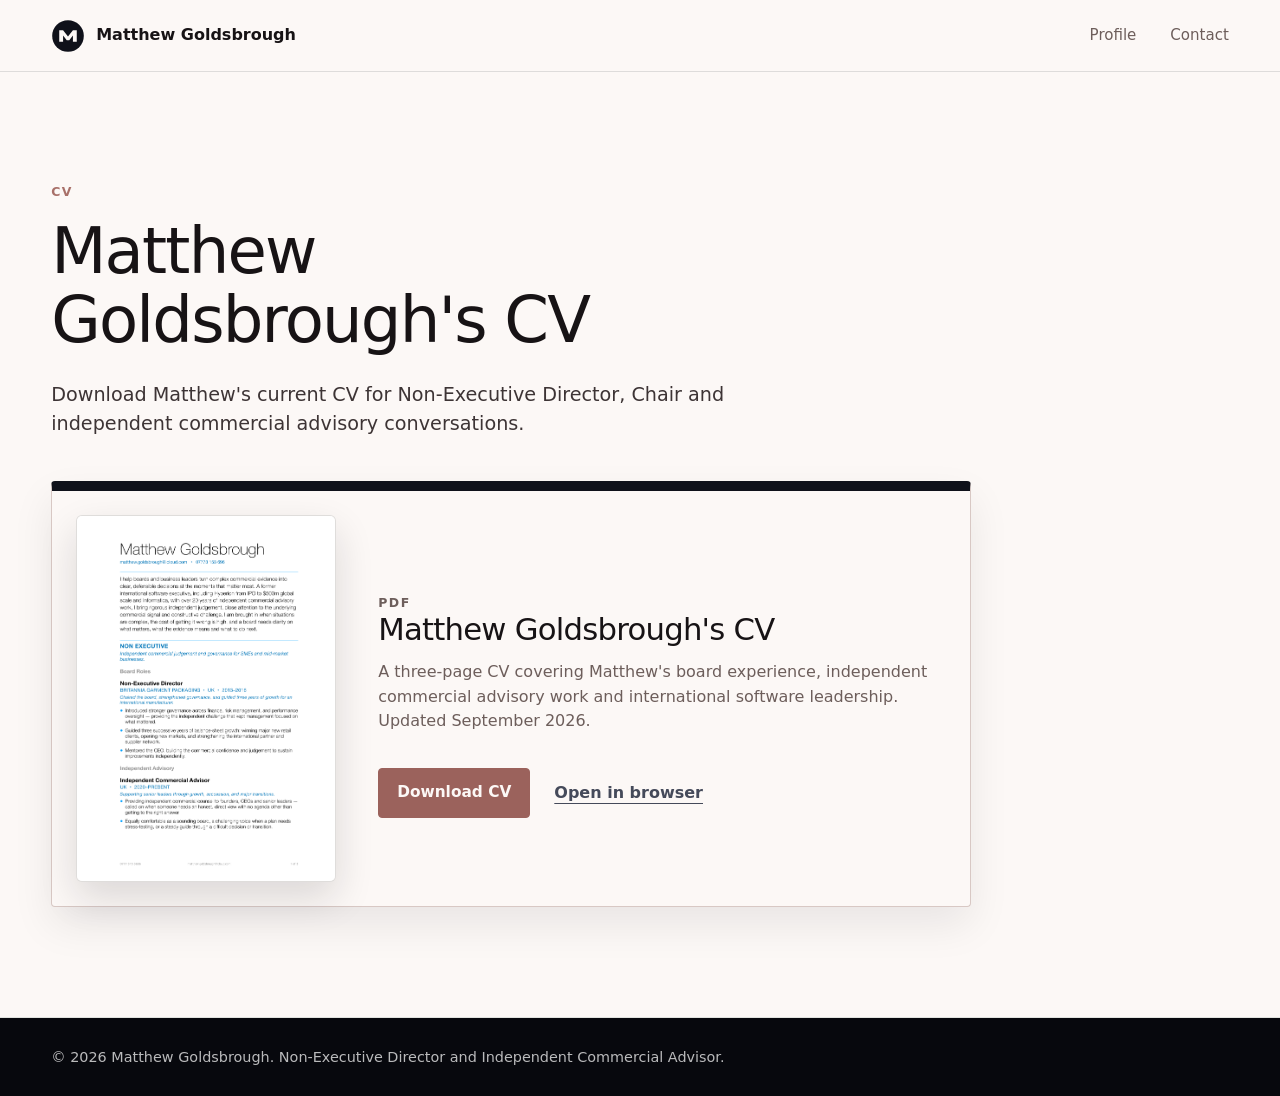
==== commit 83361016: "Increase heading line spacing" ====
--- a/cv/index.html
+++ b/cv/index.html
@@ -32,7 +32,7 @@
     <link rel="icon" href="../favicon.svg" type="image/svg+xml">
     <link rel="icon" href="../assets/favicon-32.png" sizes="32x32" type="image/png">
     <link rel="apple-touch-icon" href="../assets/apple-touch-icon.png">
-    <link rel="stylesheet" href="../styles.css?v=20261028-consistent-headings">
+    <link rel="stylesheet" href="../styles.css?v=20261028-heading-leading">
   </head>
   <body class="download-page">
     <header class="site-header" aria-label="Site header">
--- a/styles.css
+++ b/styles.css
@@ -202,7 +202,7 @@
   font-family: var(--font-sans);
   font-size: clamp(2.6rem, 5vw, 4.8rem);
   font-weight: 500;
-  line-height: 1.01;
+  line-height: 1.08;
   letter-spacing: -0.028em;
 }
 
